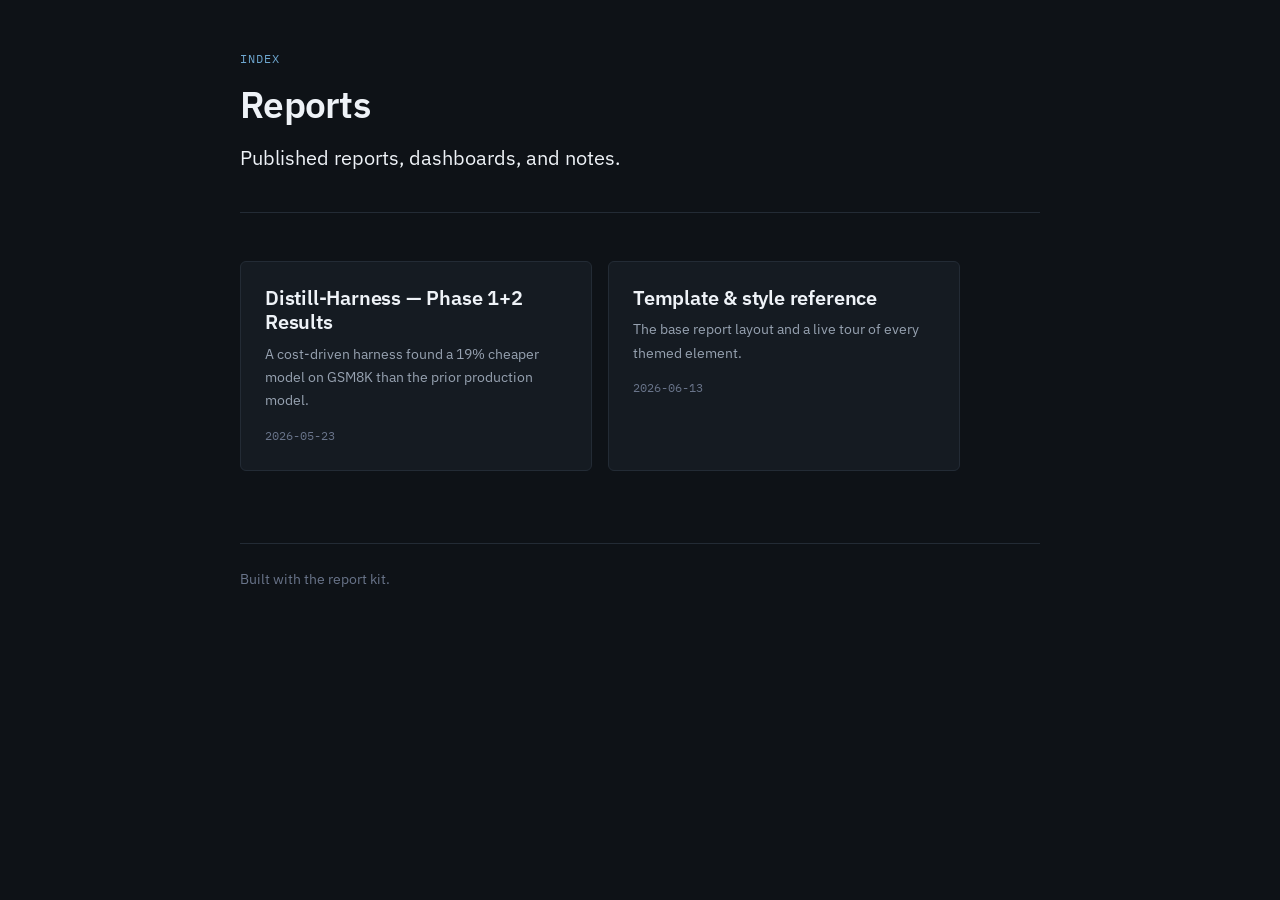
==== index.html @ d9631664 "report-kit: dark/matte/scientific HTML report toolkit + sanitized GSM8K report Buildless static-HTML" ====
<!doctype html>
<html lang="en">
<head>
  <meta charset="utf-8">
  <meta name="viewport" content="width=device-width, initial-scale=1">
  <title>Reports</title>
  <meta name="description" content="Index of published reports.">
  <link rel="preconnect" href="https://fonts.googleapis.com">
  <link rel="preconnect" href="https://fonts.gstatic.com" crossorigin>
  <link href="https://fonts.googleapis.com/css2?family=IBM+Plex+Mono:wght@400;500&family=IBM+Plex+Sans:wght@400;500;600&display=swap" rel="stylesheet">
  <link rel="stylesheet" href="./styles/tokens.css">
  <link rel="stylesheet" href="./styles/report.css">
</head>
<body>
<main class="page">
  <div class="prose">
    <header class="doc-header">
      <p class="eyebrow">Index</p>
      <h1>Reports</h1>
      <p class="lead">Published reports, dashboards, and notes.</p>
    </header>

    <!-- Add one card per report. Newest first. -->
    <div class="card-grid">
      <a class="card" href="./reports/distill-harness-phase2.html">
        <h3>Distill-Harness — Phase 1+2 Results</h3>
        <p>A cost-driven harness found a 19% cheaper model on GSM8K than the prior production model.</p>
        <span class="date">2026-05-23</span>
      </a>
      <a class="card" href="./template.html">
        <h3>Template &amp; style reference</h3>
        <p>The base report layout and a live tour of every themed element.</p>
        <span class="date">2026-06-13</span>
      </a>
      <!--
      <a class="card" href="./reports/my-report.html">
        <h3>Report title</h3>
        <p>One-line summary.</p>
        <span class="date">2026-06-13</span>
      </a>
      -->
    </div>

    <footer class="doc-footer">
      <p>Built with the report kit.</p>
    </footer>
  </div>
</main>
</body>
</html>
---- styles/tokens.css ----
/* ============================================================
   tokens.css — the single source of truth for the look & feel.
   Aesthetic: dark, matte, muted, scientific. Legibility first.

   Change the palette/fonts HERE and every report updates.
   Nothing in this file styles elements — only declares variables.
   ============================================================ */

:root {
  color-scheme: dark;

  /* ---- Surfaces (layered darks; never pure black) -------- */
  --bg:            #0e1217;  /* page base                      */
  --bg-elevated:   #151b22;  /* cards, callouts, table headers  */
  --bg-inset:      #0a0e12;  /* code blocks, wells, insets      */
  --bg-hover:      #1b222b;  /* row/link hover                  */

  /* ---- Lines & borders ----------------------------------- */
  --border:        #232b35;
  --border-strong: #303b48;

  /* ---- Text (off-white; never pure #fff, for matte feel) - */
  --text:          #d6dde6;  /* body copy                       */
  --text-strong:   #eef2f7;  /* headings, emphasis              */
  --text-muted:    #97a2b1;  /* captions, secondary, axis labels*/
  --text-faint:    #69748a;  /* metadata, footnotes             */

  /* ---- Accents (muted blue primary, muted green secondary)  */
  --accent:        #6ea7d0;  /* primary — muted blue            */
  --accent-hover:  #8ab9dc;
  --accent-soft:   #1e2c39;  /* blue-tinted surface (callouts)  */
  --accent-line:   #34536b;  /* blue-tinted border              */

  --accent-2:      #79b487;  /* secondary — muted green         */
  --accent-2-soft: #1d2a22;  /* green-tinted surface            */
  --accent-2-line: #36513e;

  /* ---- Semantic (kept muted to match the palette) -------- */
  --warn:          #cda35c;
  --warn-soft:     #2c2616;
  --danger:        #cf7f7b;
  --danger-soft:   #2c1b1b;
  --link:          var(--accent);

  /* ---- Typography ---------------------------------------- *
   * IBM Plex: technical provenance, highly legible, distinctive
   * without being flashy — reads "scientific", not "marketing".
   * Loaded via <link> in the HTML <head>.                     */
  --font-sans:  "IBM Plex Sans", ui-sans-serif, system-ui, -apple-system, sans-serif;
  --font-serif: "IBM Plex Serif", Georgia, "Times New Roman", serif;
  --font-mono:  "IBM Plex Mono", ui-monospace, "SF Mono", Menlo, Consolas, monospace;

  /* Type scale — 1.20 (minor third), base 17px. Restrained. */
  --fs-xs:   0.78rem;   /* 13px — metadata, footnotes          */
  --fs-sm:   0.88rem;   /* 15px — captions, table cells        */
  --fs-base: 1.0625rem; /* 17px — body                         */
  --fs-lg:   1.22rem;   /* 21px — lead paragraph               */
  --fs-h3:   1.38rem;
  --fs-h2:   1.72rem;
  --fs-h1:   2.30rem;

  --lh-tight: 1.25;     /* headings                            */
  --lh-body:  1.66;     /* body — generous for screen reading  */

  --fw-normal: 400;
  --fw-medium: 500;
  --fw-semibold: 600;

  /* ---- Spacing scale (rem) ------------------------------- */
  --sp-1: 0.25rem;
  --sp-2: 0.5rem;
  --sp-3: 0.75rem;
  --sp-4: 1rem;
  --sp-5: 1.5rem;
  --sp-6: 2rem;
  --sp-7: 3rem;
  --sp-8: 4.5rem;

  /* ---- Structure ----------------------------------------- */
  --measure: 72ch;      /* max readable line length            */
  --content-max: 50rem; /* main column width                   */
  --wide-max: 64rem;    /* for figures/tables that need room   */
  --radius: 6px;
  --radius-sm: 4px;

  /* Matte: shadows are faint and low-contrast. No glossy glow. */
  --shadow: 0 1px 2px rgba(0, 0, 0, 0.35);
}
---- styles/report.css ----
/* ============================================================
   report.css — element & component styling built on tokens.css.
   Import order matters: load tokens.css FIRST.

   Philosophy: style HTML elements directly so Claude can write
   plain semantic markup (<h2>, <table>, <figure>) and get the
   house style for free — no utility classes required.
   ============================================================ */

/* ---- Reset / base -------------------------------------- */
*, *::before, *::after { box-sizing: border-box; }

html { -webkit-text-size-adjust: 100%; scroll-behavior: smooth; }

body {
  margin: 0;
  background: var(--bg);
  color: var(--text);
  font-family: var(--font-sans);
  font-size: var(--fs-base);
  line-height: var(--lh-body);
  font-feature-settings: "kern", "liga", "tnum";  /* tabular numerals */
  -webkit-font-smoothing: antialiased;
  text-rendering: optimizeLegibility;
}

/* ---- Layout containers --------------------------------- */
.page {
  max-width: var(--wide-max);
  margin-inline: auto;
  padding: var(--sp-7) var(--sp-5) var(--sp-8);
}

/* The reading column: constrains prose to a legible measure.
   Figures/tables can break out with .wide. */
.prose { max-width: var(--content-max); margin-inline: auto; }
.prose > * { max-width: var(--measure); }
.prose > .wide,
.prose > figure,
.prose > table,
.prose > .table-wrap { max-width: 100%; }

/* ---- Document header ----------------------------------- */
.doc-header {
  max-width: var(--content-max);
  margin: 0 auto var(--sp-7);
  padding-bottom: var(--sp-5);
  border-bottom: 1px solid var(--border);
}
.doc-header .eyebrow {
  font-family: var(--font-mono);
  font-size: var(--fs-xs);
  letter-spacing: 0.08em;
  text-transform: uppercase;
  color: var(--accent);
  margin: 0 0 var(--sp-3);
}
.doc-header .meta {
  display: flex;
  flex-wrap: wrap;
  gap: var(--sp-2) var(--sp-5);
  margin-top: var(--sp-4);
  font-size: var(--fs-sm);
  color: var(--text-muted);
}
.doc-header .meta b { color: var(--text); font-weight: var(--fw-medium); }

/* ---- Headings ------------------------------------------ */
h1, h2, h3, h4 {
  color: var(--text-strong);
  line-height: var(--lh-tight);
  font-weight: var(--fw-semibold);
  letter-spacing: -0.01em;
  margin: var(--sp-7) 0 var(--sp-4);
}
h1 { font-size: var(--fs-h1); margin-top: 0; letter-spacing: -0.02em; }
h2 {
  font-size: var(--fs-h2);
  padding-bottom: var(--sp-2);
  border-bottom: 1px solid var(--border);
}
h3 { font-size: var(--fs-h3); }
h4 { font-size: var(--fs-lg); color: var(--text); }

/* Section numbering hook (optional): add class="numbered" to body */
.numbered { counter-reset: h2; }
.numbered h2 { counter-increment: h2; }
.numbered h2::before {
  content: counter(h2) "  ";
  color: var(--accent);
  font-family: var(--font-mono);
  font-weight: var(--fw-normal);
}

/* ---- Body text ----------------------------------------- */
p { margin: 0 0 var(--sp-4); }
.lead { font-size: var(--fs-lg); color: var(--text-strong); line-height: 1.5; }

a {
  color: var(--link);
  text-decoration: none;
  border-bottom: 1px solid color-mix(in srgb, var(--link) 35%, transparent);
  transition: color 0.12s ease, border-color 0.12s ease;
}
a:hover { color: var(--accent-hover); border-bottom-color: var(--accent-hover); }

strong, b { color: var(--text-strong); font-weight: var(--fw-semibold); }
em, i { color: var(--text); }
small { font-size: var(--fs-sm); color: var(--text-muted); }

/* ---- Lists --------------------------------------------- */
ul, ol { margin: 0 0 var(--sp-4); padding-left: var(--sp-5); }
li { margin-bottom: var(--sp-2); }
li::marker { color: var(--text-faint); }
ul ul, ol ol, ul ol, ol ul { margin-bottom: 0; }

/* ---- Dividers ------------------------------------------ */
hr {
  border: none;
  border-top: 1px solid var(--border);
  margin: var(--sp-7) 0;
}

/* ---- Blockquote ---------------------------------------- */
blockquote {
  margin: var(--sp-5) 0;
  padding: var(--sp-2) var(--sp-5);
  border-left: 3px solid var(--accent-line);
  color: var(--text-muted);
  font-style: italic;
}
blockquote p:last-child { margin-bottom: 0; }

/* ---- Code ---------------------------------------------- */
code, kbd, pre, samp { font-family: var(--font-mono); }
code {
  font-size: 0.9em;
  background: var(--bg-inset);
  border: 1px solid var(--border);
  border-radius: var(--radius-sm);
  padding: 0.12em 0.4em;
  color: var(--text-strong);
}
pre {
  background: var(--bg-inset);
  border: 1px solid var(--border);
  border-radius: var(--radius);
  padding: var(--sp-4);
  overflow-x: auto;
  font-size: var(--fs-sm);
  line-height: 1.55;
  margin: var(--sp-5) 0;
}
pre code { background: none; border: none; padding: 0; font-size: inherit; color: var(--text); }
kbd {
  font-size: 0.82em;
  background: var(--bg-elevated);
  border: 1px solid var(--border-strong);
  border-bottom-width: 2px;
  border-radius: var(--radius-sm);
  padding: 0.1em 0.45em;
  color: var(--text-strong);
}

/* ---- Tables -------------------------------------------- */
.table-wrap { overflow-x: auto; margin: var(--sp-5) 0; }
table {
  width: 100%;
  border-collapse: collapse;
  font-size: var(--fs-sm);
  font-variant-numeric: tabular-nums;
}
caption {
  caption-side: bottom;
  text-align: left;
  color: var(--text-muted);
  font-size: var(--fs-sm);
  padding-top: var(--sp-3);
}
thead th {
  text-align: left;
  font-weight: var(--fw-semibold);
  color: var(--text-strong);
  background: var(--bg-elevated);
  border-bottom: 1px solid var(--border-strong);
  padding: var(--sp-3) var(--sp-3);
  white-space: nowrap;
}
tbody td {
  padding: var(--sp-3) var(--sp-3);
  border-bottom: 1px solid var(--border);
}
tbody tr:hover { background: var(--bg-hover); }
/* Right-align numeric columns: add class="num" to th/td */
th.num, td.num { text-align: right; font-variant-numeric: tabular-nums; }

/* ---- Figures & charts ---------------------------------- */
figure { margin: var(--sp-6) 0; }
figure img, figure svg, figure canvas { max-width: 100%; height: auto; display: block; }
figcaption {
  margin-top: var(--sp-3);
  color: var(--text-muted);
  font-size: var(--fs-sm);
}
figcaption b, figcaption .fig-num {
  color: var(--text);
  font-weight: var(--fw-semibold);
}

/* Chart surface — a framed plot area that matches the theme */
.chart {
  background: var(--bg-elevated);
  border: 1px solid var(--border);
  border-radius: var(--radius);
  padding: var(--sp-4);
  margin: var(--sp-4) 0;
}
.chart svg { overflow: visible; }

/* ---- Callouts ------------------------------------------ */
.callout {
  margin: var(--sp-5) 0;
  padding: var(--sp-4) var(--sp-5);
  border: 1px solid var(--border);
  border-left-width: 3px;
  border-radius: var(--radius);
  background: var(--bg-elevated);
}
.callout > :first-child { margin-top: 0; }
.callout > :last-child { margin-bottom: 0; }
.callout .label {
  font-family: var(--font-mono);
  font-size: var(--fs-xs);
  letter-spacing: 0.06em;
  text-transform: uppercase;
  margin-bottom: var(--sp-2);
  display: block;
}
.callout.note   { border-left-color: var(--accent);   background: var(--accent-soft); }
.callout.note   .label { color: var(--accent); }
.callout.good   { border-left-color: var(--accent-2); background: var(--accent-2-soft); }
.callout.good   .label { color: var(--accent-2); }
.callout.warn   { border-left-color: var(--warn);   background: var(--warn-soft); }
.callout.warn   .label { color: var(--warn); }
.callout.danger { border-left-color: var(--danger); background: var(--danger-soft); }
.callout.danger .label { color: var(--danger); }

/* ---- Key-figure / stat row ----------------------------- */
.stats {
  display: grid;
  grid-template-columns: repeat(auto-fit, minmax(9rem, 1fr));
  gap: var(--sp-4);
  margin: var(--sp-5) 0;
}
.stat {
  background: var(--bg-elevated);
  border: 1px solid var(--border);
  border-radius: var(--radius);
  padding: var(--sp-4);
}
.stat .value {
  font-size: 1.9rem;
  font-weight: var(--fw-semibold);
  color: var(--text-strong);
  font-variant-numeric: tabular-nums;
  line-height: 1.1;
}
.stat .value.accent  { color: var(--accent); }
.stat .value.accent2 { color: var(--accent-2); }
.stat .label {
  margin-top: var(--sp-2);
  font-size: var(--fs-sm);
  color: var(--text-muted);
}

/* ---- Table of contents (optional sidebar) -------------- */
.toc {
  font-size: var(--fs-sm);
  color: var(--text-muted);
}
.toc a { color: var(--text-muted); border: none; }
.toc a:hover { color: var(--accent); }

/* ---- Footer -------------------------------------------- */
.doc-footer {
  max-width: var(--content-max);
  margin: var(--sp-8) auto 0;
  padding-top: var(--sp-5);
  border-top: 1px solid var(--border);
  color: var(--text-faint);
  font-size: var(--fs-sm);
}

/* ---- Index / landing cards (for index.html) ------------ */
.card-grid {
  display: grid;
  grid-template-columns: repeat(auto-fill, minmax(16rem, 1fr));
  gap: var(--sp-4);
  margin: var(--sp-6) 0;
}
.card {
  display: block;
  background: var(--bg-elevated);
  border: 1px solid var(--border);
  border-radius: var(--radius);
  padding: var(--sp-5);
  color: inherit;
  text-decoration: none;
  transition: border-color 0.14s ease, background 0.14s ease;
}
.card:hover { border-color: var(--accent-line); background: var(--bg-hover); }
.card h3 { margin: 0 0 var(--sp-2); font-size: var(--fs-lg); }
.card p { margin: 0; color: var(--text-muted); font-size: var(--fs-sm); }
.card .date {
  display: block;
  margin-top: var(--sp-3);
  font-family: var(--font-mono);
  font-size: var(--fs-xs);
  color: var(--text-faint);
}

/* ---- Responsive ---------------------------------------- */
@media (max-width: 640px) {
  .page { padding: var(--sp-5) var(--sp-4) var(--sp-7); }
  :root { --fs-h1: 1.9rem; --fs-h2: 1.5rem; }
}

/* ---- Print (clean, light, ink-saving) ------------------ */
@media print {
  :root {
    --bg: #fff; --bg-elevated: #fff; --bg-inset: #f5f6f7;
    --text: #16191d; --text-strong: #000; --text-muted: #444;
    --border: #d8dce0; --border-strong: #b8bdc2;
    --accent: #1f6fb0; --accent-2: #2f7d4a;
  }
  body { font-size: 11pt; }
  .page { max-width: none; padding: 0; }
  a { color: var(--text); border: none; }
  h2, h3 { break-after: avoid; }
  figure, table, .callout, .chart { break-inside: avoid; }
  .doc-footer, .toc { display: none; }
}
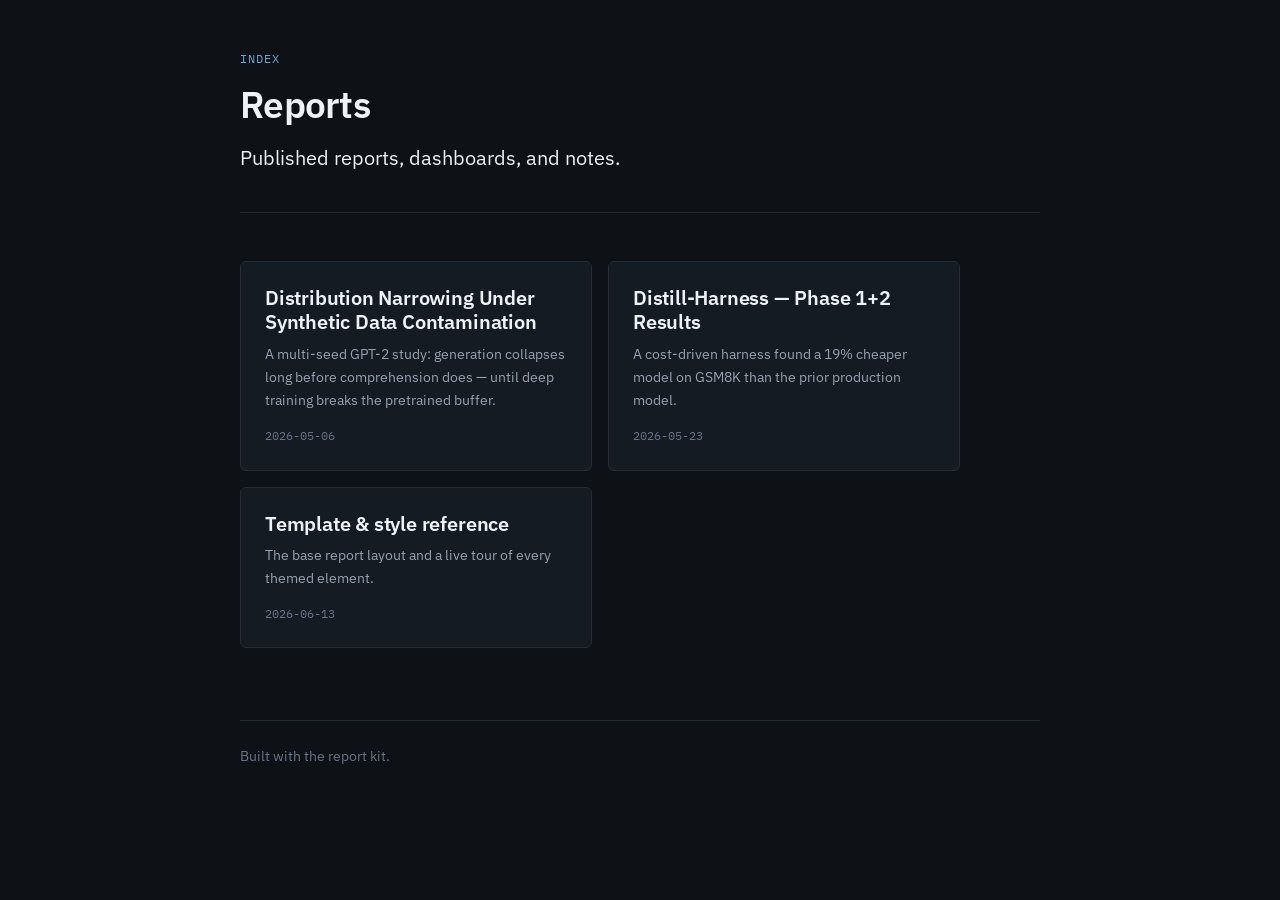
==== commit 8bbc5de9: "Add linguistic-degradation report (ported from personal site) Dark/matte port of the GPT-2 synthetic" ====
--- a/index.html
+++ b/index.html
@@ -22,6 +22,11 @@
 
     <!-- Add one card per report. Newest first. -->
     <div class="card-grid">
+      <a class="card" href="./reports/linguistic-degradation.html">
+        <h3>Distribution Narrowing Under Synthetic Data Contamination</h3>
+        <p>A multi-seed GPT-2 study: generation collapses long before comprehension does — until deep training breaks the pretrained buffer.</p>
+        <span class="date">2026-05-06</span>
+      </a>
       <a class="card" href="./reports/distill-harness-phase2.html">
         <h3>Distill-Harness — Phase 1+2 Results</h3>
         <p>A cost-driven harness found a 19% cheaper model on GSM8K than the prior production model.</p>
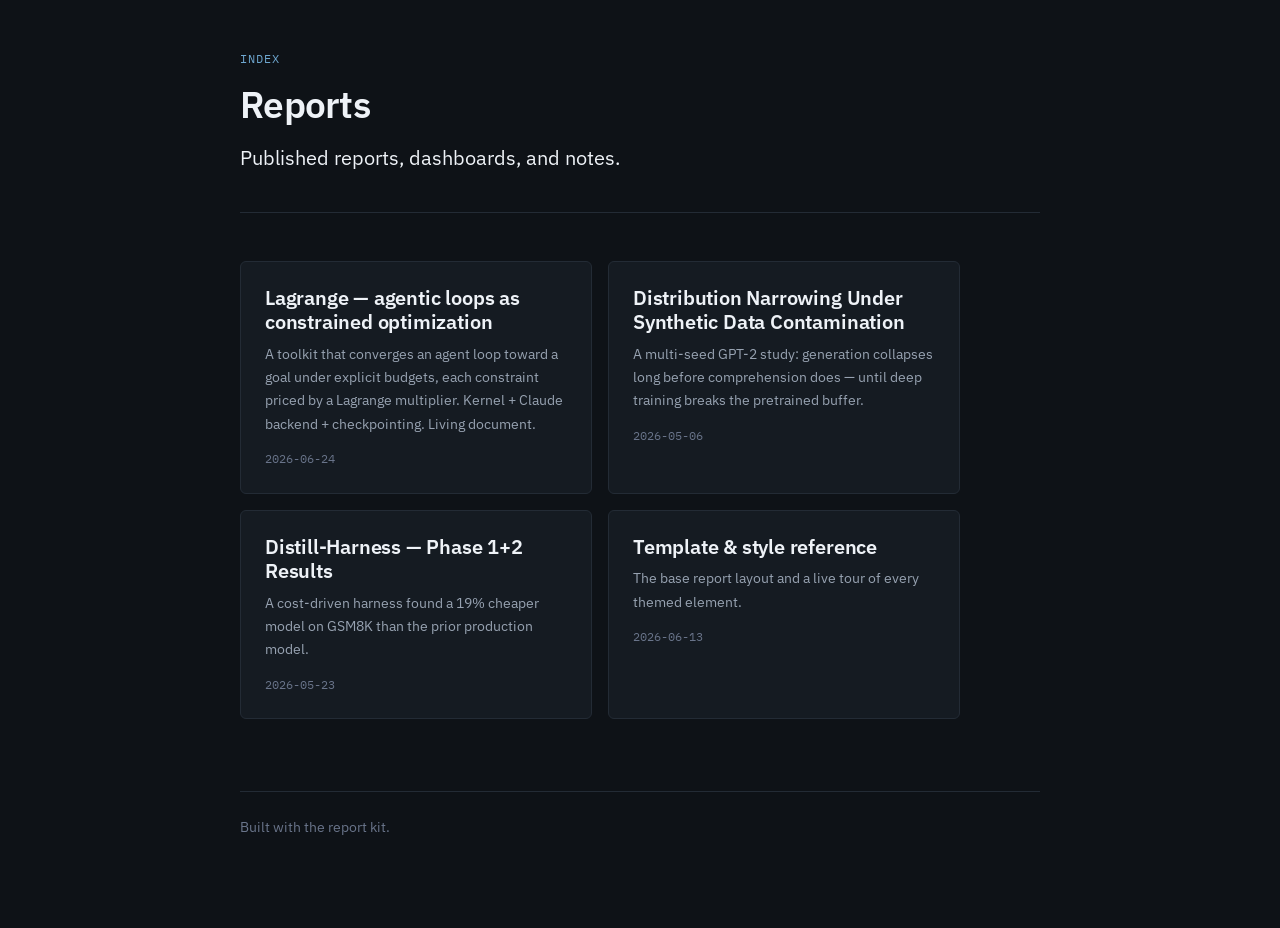
==== commit facfd415: "Add Lagrange report: agentic loops as constrained optimization Visual/interactive project note with " ====
--- a/index.html
+++ b/index.html
@@ -22,6 +22,11 @@
 
     <!-- Add one card per report. Newest first. -->
     <div class="card-grid">
+      <a class="card" href="./reports/lagrange.html">
+        <h3>Lagrange — agentic loops as constrained optimization</h3>
+        <p>A toolkit that converges an agent loop toward a goal under explicit budgets, each constraint priced by a Lagrange multiplier. Kernel + Claude backend + checkpointing. Living document.</p>
+        <span class="date">2026-06-24</span>
+      </a>
       <a class="card" href="./reports/linguistic-degradation.html">
         <h3>Distribution Narrowing Under Synthetic Data Contamination</h3>
         <p>A multi-seed GPT-2 study: generation collapses long before comprehension does — until deep training breaks the pretrained buffer.</p>
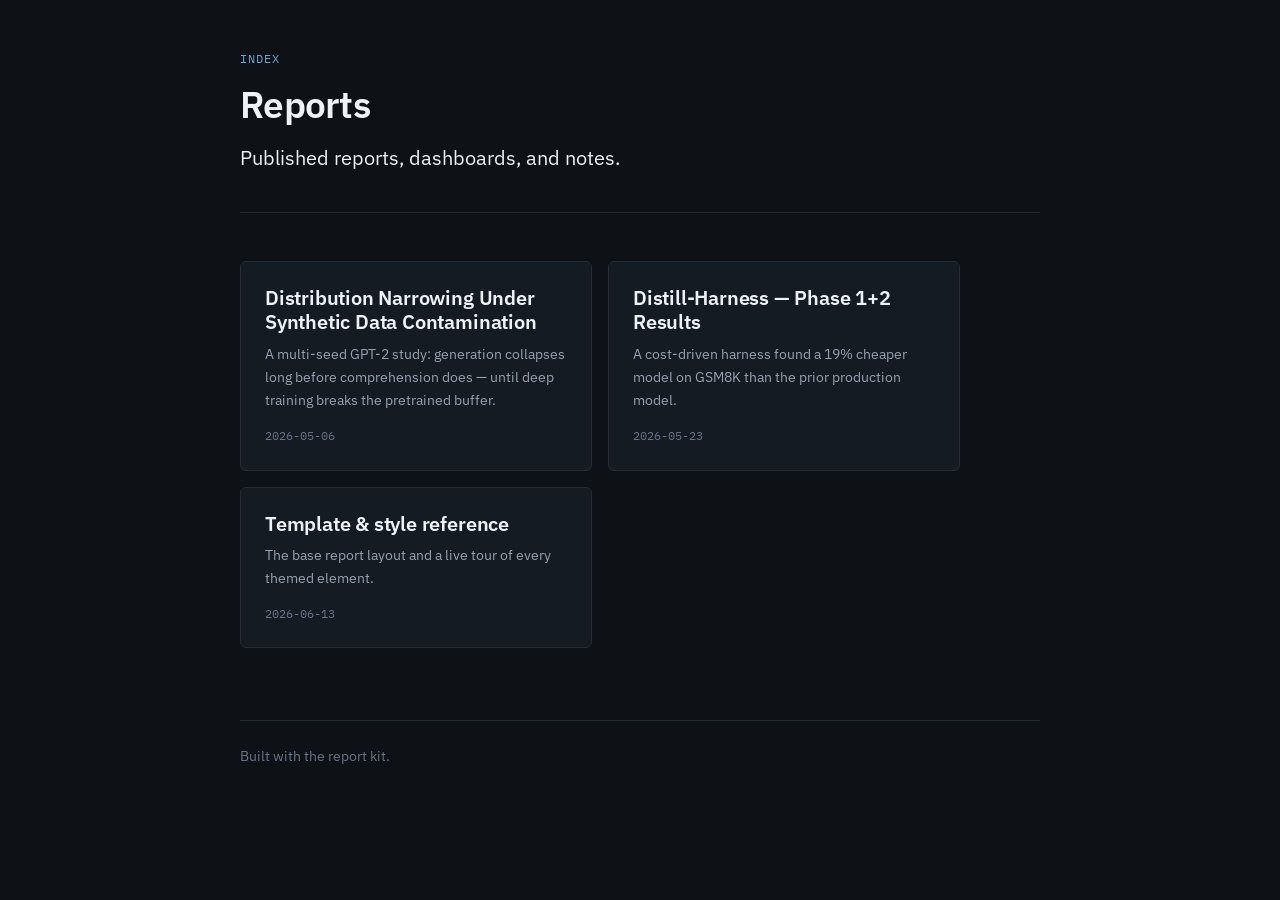
==== commit 11913536: "Remove Lagrange optimization report Co-Authored-By: Claude Opus 4.8 (1M context) <noreply@anthropic." ====
--- a/index.html
+++ b/index.html
@@ -22,11 +22,6 @@
 
     <!-- Add one card per report. Newest first. -->
     <div class="card-grid">
-      <a class="card" href="./reports/lagrange.html">
-        <h3>Lagrange — agentic loops as constrained optimization</h3>
-        <p>A toolkit that converges an agent loop toward a goal under explicit budgets, each constraint priced by a Lagrange multiplier. Kernel + Claude backend + checkpointing. Living document.</p>
-        <span class="date">2026-06-24</span>
-      </a>
       <a class="card" href="./reports/linguistic-degradation.html">
         <h3>Distribution Narrowing Under Synthetic Data Contamination</h3>
         <p>A multi-seed GPT-2 study: generation collapses long before comprehension does — until deep training breaks the pretrained buffer.</p>
